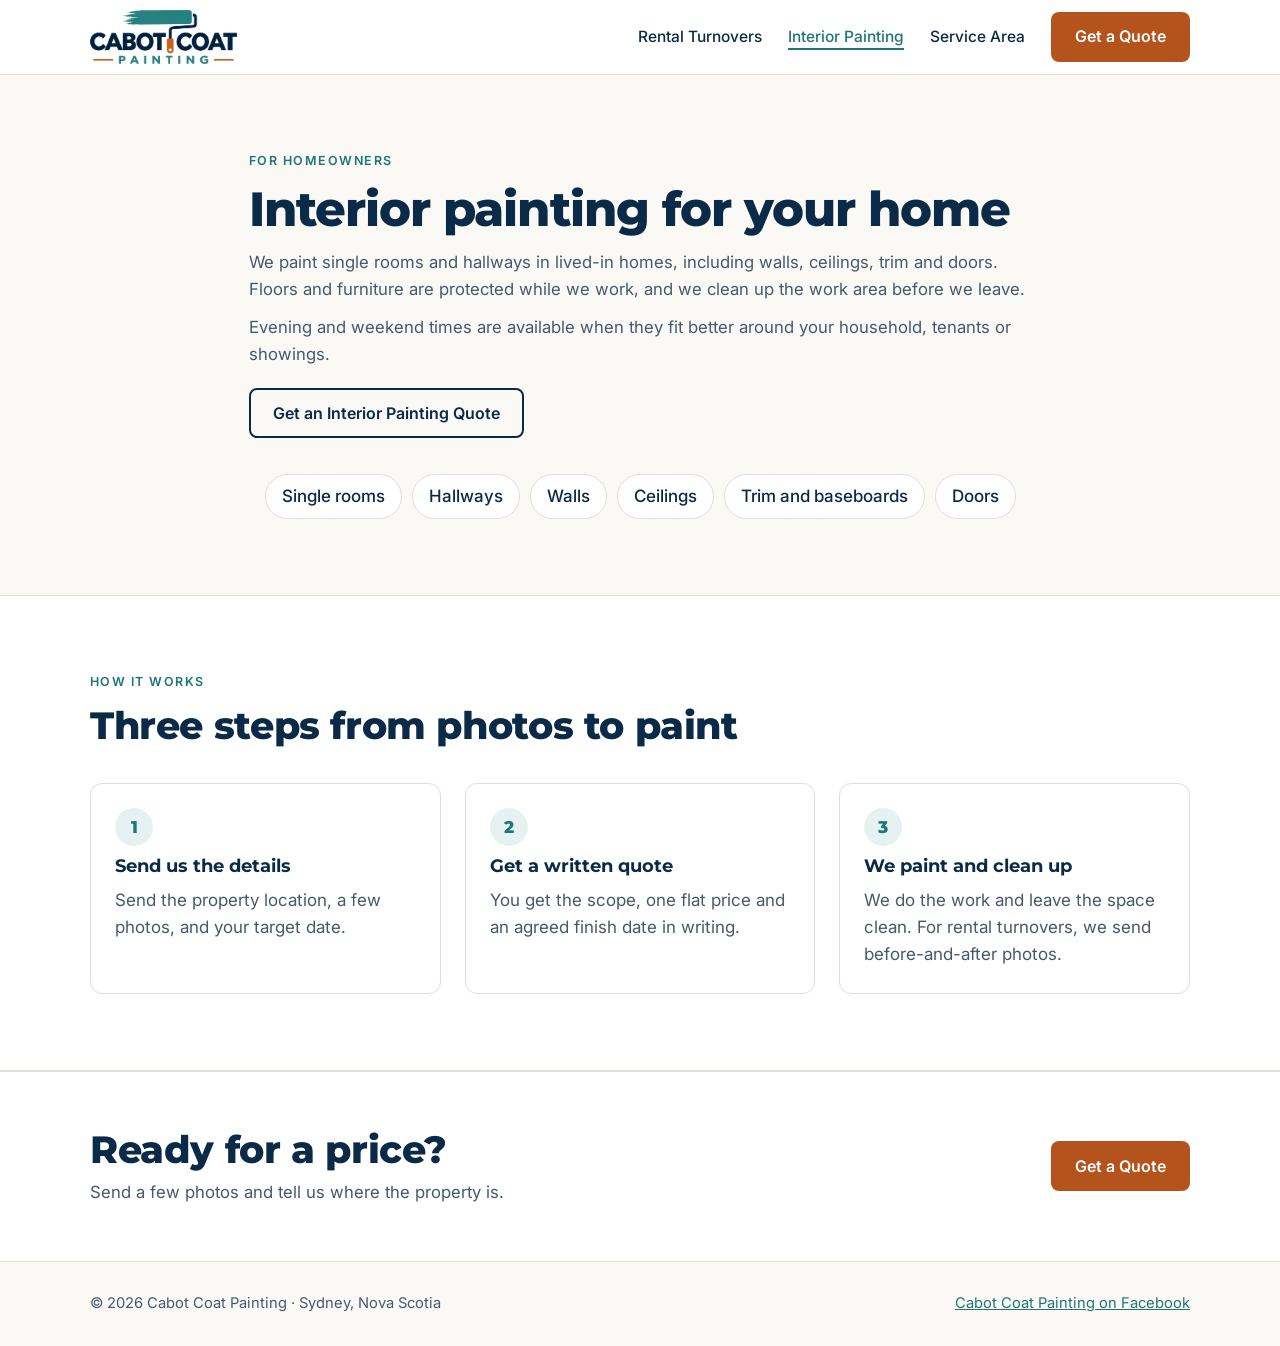
==== interior-painting.html @ 650132f8 "Add files via upload" ====
<!doctype html>
<html lang="en-CA">
<head>
<meta charset="utf-8">
<meta name="viewport" content="width=device-width, initial-scale=1, viewport-fit=cover">
<title>Interior Painting in Sydney, NS | Cabot Coat Painting</title>
<meta name="description" content="Interior painting for homeowners in Sydney and area: rooms, hallways, ceilings, trim and doors. Floors and furniture protected, evenings and weekends available.">
<link rel="canonical" href="https://cabotcoat.ca/interior-painting.html">
<meta property="og:title" content="Interior Painting in Sydney, NS | Cabot Coat Painting">
<meta property="og:description" content="Interior painting for homeowners in Sydney and area: rooms, hallways, ceilings, trim and doors. Floors and furniture protected, evenings and weekends available.">
<meta property="og:image" content="https://cabotcoat.ca/logo.png">
<link rel="icon" href="icon.png">
<link rel="stylesheet" href="https://fonts.googleapis.com/css2?family=Montserrat:wght@700;800&amp;family=Inter:wght@400;500;600&amp;display=swap">
<link rel="stylesheet" href="styles.css">
<style>body{margin:0}img{max-width:100%}[hidden]{display:none!important}</style>
</head>
<body>
<header class="site">
  <div class="wrap">
    <a class="logo" href="index.html" aria-label="Cabot Coat Painting, back to top"><img src="logo.png" alt="Cabot Coat Painting" width="800" height="294"></a>
    <div class="header-right">
      <a class="btn btn-primary header-cta" href="quote.html">Get a Quote</a>
      <button class="menu-btn" id="menu-btn" type="button" aria-expanded="false" aria-controls="site-nav" aria-label="Open menu">
        <svg width="22" height="22" viewBox="0 0 22 22" aria-hidden="true"><path d="M3 6h16M3 11h16M3 16h16" stroke="currentColor" stroke-width="2.2" stroke-linecap="round" fill="none"/></svg>
      </button>
      <nav class="nav" id="site-nav" aria-label="Main" hidden>
        <a class="link" href="rental-turnovers.html">Rental Turnovers</a>
        <a class="link" href="interior-painting.html" aria-current="page">Interior Painting</a>
        <a class="link" href="service-area.html">Service Area</a>
        <a class="btn btn-primary" href="quote.html">Get a Quote</a>
      </nav>
    </div>
  </div>
</header>
<main id="top">
<section class="block" id="interior">
    <div class="wrap home-grid">
      <div class="section-head">
        <div class="eyebrow">For homeowners</div>
        <h1 style="font-size: clamp(2rem, 4.6vw, 3rem)">Interior painting for your home</h1>
        <p>We paint single rooms and hallways in lived-in homes, including walls, ceilings, trim and doors. Floors and furniture are protected while we work, and we clean up the work area before we leave.</p>
        <p>Evening and weekend times are available when they fit better around your household, tenants or showings.</p>
        <div><a class="btn btn-outline" href="quote.html" style="margin-top: 8px">Get an Interior Painting Quote</a></div>
      </div>
      <ul class="chips" aria-label="Interior painting services">
        <li>Single rooms</li><li>Hallways</li><li>Walls</li><li>Ceilings</li><li>Trim and baseboards</li><li>Doors</li>
      </ul>
    </div>
  </section><section class="block" id="how" style="background: var(--white); border-block: 1px solid var(--line)">
    <div class="wrap">
      <div class="section-head">
        <div class="eyebrow">How it works</div>
        <h2>Three steps from photos to paint</h2>
      </div>
      <ol class="steps">
        <li><h3>Send us the details</h3><p>Send the property location, a few photos, and your target date.</p></li>
        <li><h3>Get a written quote</h3><p>You get the scope, one flat price and an agreed finish date in writing.</p></li>
        <li><h3>We paint and clean up</h3><p>We do the work and leave the space clean. For rental turnovers, we send before-and-after photos.</p></li>
      </ol>
    </div>
  </section><section class="cta-band"><div class="wrap"><div class="section-head" style="gap: 8px"><h2>Ready for a price?</h2><p>Send a few photos and tell us where the property is.</p></div><a class="btn btn-primary" href="quote.html">Get a Quote</a></div></section>
</main>
<footer class="site">
  <div class="wrap">
    <span>© 2026 Cabot Coat Painting · Sydney, Nova Scotia</span>
    <a href="https://www.facebook.com/profile.php?id=61596141884232" target="_blank" rel="noopener">Cabot Coat Painting on Facebook</a>
  </div>
</footer>
<script src="site.js"></script>
</body>
</html>
---- styles.css ----
/* Layout: sticky white header; split hero (copy + illustrated freshly painted room); turnover section leads as the widest, strongest band; homeowners, steps, area, FAQ; quote form closes the page. */
:root {
  --paper: #fbf9f6;       /* warm off-white page */
  --white: #ffffff;
  --navy: #0b2a47;        /* headings, text */
  --ink-soft: #46596b;    /* secondary text */
  --teal: #1f7676;        /* accents, links */
  --teal-wash: #e6f2f1;
  --copper: #b4531c;      /* primary button only */
  --copper-dark: #994615;
  --line: #e2ded7;
  --error: #a3241c;
  --error-wash: #fbeceb;
  --ok-wash: #e7f3ec;
  --ok: #1e6b43;
  --font-display: "Montserrat", "Segoe UI", system-ui, sans-serif;
  --font-body: "Inter", system-ui, -apple-system, "Segoe UI", sans-serif;
}
@media (prefers-color-scheme: dark) {
  :root:not([data-theme="light"]) {
    --paper: #0a1b2c; --white: #10263b; --navy: #edf2f6; --ink-soft: #b2c2d0; --teal: #5cc0bc; --teal-wash: #12343d;
    --copper: #c4612a; --copper-dark: #d97a43; --line: #24405a; --error: #ff9b91; --error-wash: #3a1d1f; --ok-wash: #15342a; --ok: #8fdcb1;
    color-scheme: dark;
  }
}
:root[data-theme="dark"] {
  --paper: #0a1b2c; --white: #10263b; --navy: #edf2f6; --ink-soft: #b2c2d0; --teal: #5cc0bc; --teal-wash: #12343d;
  --copper: #c4612a; --copper-dark: #d97a43; --line: #24405a; --error: #ff9b91; --error-wash: #3a1d1f; --ok-wash: #15342a; --ok: #8fdcb1;
  color-scheme: dark;
}
* { box-sizing: border-box; }
html { scroll-behavior: smooth; scroll-padding-top: 84px; }
@media (prefers-reduced-motion: reduce) { html { scroll-behavior: auto; } * { transition: none !important; } }
body { background: var(--paper); color: var(--navy); font-family: var(--font-body); font-size: 17px; line-height: 1.6; }
.wrap { max-width: 1140px; margin: 0 auto; padding-left: max(20px, env(safe-area-inset-left, 0px)); padding-right: max(20px, env(safe-area-inset-right, 0px)); }
h1, h2, h3 { font-family: var(--font-display); color: var(--navy); line-height: 1.12; margin: 0; text-wrap: balance; }
h1 { font-size: clamp(2.1rem, 5.2vw, 3.5rem); font-weight: 800; letter-spacing: -0.02em; }
h2 { font-size: clamp(1.65rem, 3.4vw, 2.4rem); font-weight: 800; letter-spacing: -0.01em; }
h3 { font-size: 1.15rem; font-weight: 700; }
p { margin: 0; }
a { color: var(--teal); }
:focus-visible { outline: 3px solid var(--teal); outline-offset: 3px; }
.eyebrow { font-size: 0.78rem; font-weight: 600; letter-spacing: 0.12em; text-transform: uppercase; color: var(--teal); }
.muted { color: var(--ink-soft); }

.btn { display: inline-flex; align-items: center; justify-content: center; min-height: 50px; padding-inline: 22px; border-radius: 8px; font: 600 1rem/1.2 var(--font-body); text-decoration: none; border: 2px solid transparent; cursor: pointer; text-align: center; }
.btn-primary { background: var(--copper); color: #ffffff; }
.btn-primary:hover { background: var(--copper-dark); }
.btn-outline { border-color: var(--navy); color: var(--navy); background: transparent; }
.btn-outline:hover { background: var(--white); }
.btn[disabled] { opacity: 0.6; cursor: progress; }

/* Header: always white so the logo sits on its own background */
body::before { content: ""; position: fixed; inset: 0 0 auto; height: env(safe-area-inset-top, 0px); z-index: 20; background: #ffffff; }
header.site { position: sticky; top: env(safe-area-inset-top, 0px); z-index: 15; background: #ffffff; border-bottom: 1px solid #e2ded7; }
header.site .wrap { display: flex; align-items: center; justify-content: space-between; gap: 16px; min-height: 74px; }
.logo { display: block; padding-block: 8px; }
.logo img { display: block; height: 54px; width: auto; }
.nav { display: flex; align-items: center; gap: 26px; }
.nav a.link { color: #0b2a47; text-decoration: none; font-weight: 500; font-size: 0.97rem; padding-block: 12px; }
.nav a.link:hover { color: #1f7676; }
.nav .btn-primary { color: #ffffff; }
.menu-btn { display: none; min-height: 48px; min-width: 48px; border: 1px solid #e2ded7; border-radius: 8px; background: #ffffff; color: #0b2a47; cursor: pointer; align-items: center; justify-content: center; }
.header-cta { display: none; }
@media (max-width: 820px) {
  .logo img { height: 44px; }
  .menu-btn { display: inline-flex; }
  .header-cta { display: inline-flex; min-height: 46px; padding-inline: 16px; font-size: 0.95rem; color: #ffffff; }
  .header-right { display: flex; align-items: center; gap: 10px; }
  .nav { position: absolute; left: 0; right: 0; top: 100%; background: #ffffff; border-bottom: 1px solid #e2ded7; flex-direction: column; align-items: stretch; gap: 0; padding: 8px max(20px, env(safe-area-inset-right, 0px)) 16px max(20px, env(safe-area-inset-left, 0px)); }
  .nav a.link { padding-block: 14px; border-bottom: 1px solid #efece7; font-size: 1.05rem; }
  .nav .btn-primary { display: none; }
}
@media (min-width: 821px) { .nav[hidden] { display: flex !important; } .header-right { display: contents; } }

/* Hero */
.hero .wrap { display: grid; grid-template-columns: minmax(0, 1.05fr) minmax(0, 0.95fr); gap: 48px; align-items: center; padding-block: 60px 72px; }
.hero-copy { display: flex; flex-direction: column; gap: 20px; min-width: 0; }
.hero-copy .lede { font-size: 1.15rem; color: var(--ink-soft); max-width: 34em; }
.actions { display: flex; flex-wrap: wrap; gap: 12px; align-items: center; }
.text-link { font-weight: 600; text-decoration: underline; text-underline-offset: 4px; min-height: 48px; display: inline-flex; align-items: center; padding-inline: 6px; }
.hint { font-size: 0.95rem; color: var(--ink-soft); }
.room { position: relative; min-width: 0; }
.room svg { display: block; width: 100%; height: auto; border-radius: 12px; }
.room figcaption { margin-top: 10px; font-size: 0.85rem; color: var(--ink-soft); }
@media (max-width: 880px) { .hero .wrap { grid-template-columns: minmax(0, 1fr); padding-block: 36px 52px; gap: 32px; } }

/* Sections */
section.block .wrap { padding-block: 76px; display: flex; flex-direction: column; gap: 36px; }
.section-head { display: flex; flex-direction: column; gap: 12px; max-width: 46em; }
.section-head p { color: var(--ink-soft); font-size: 1.05rem; }

/* Turnovers: the lead service, on white */
.turnover { background: var(--white); border-block: 1px solid var(--line); }
.turnover-grid { display: grid; grid-template-columns: minmax(0, 1.1fr) minmax(0, 0.9fr); gap: 40px; align-items: start; }
.scope-list { list-style: none; margin: 0; padding: 0; display: grid; grid-template-columns: repeat(2, minmax(0, 1fr)); gap: 14px 24px; }
.scope-list li { display: flex; gap: 12px; align-items: flex-start; }
.scope-list svg { flex: 0 0 22px; margin-top: 3px; }
.scope-list b { display: block; }
.scope-list span { color: var(--ink-soft); font-size: 0.95rem; }
.terms { display: flex; flex-direction: column; gap: 14px; }
.term { border-left: 4px solid var(--teal); background: var(--paper); border-radius: 0 10px 10px 0; padding: 18px 20px; display: flex; flex-direction: column; gap: 4px; }
.term strong { font-family: var(--font-display); font-size: 1.1rem; }
.term p { color: var(--ink-soft); font-size: 0.97rem; }
@media (max-width: 880px) { .turnover-grid { grid-template-columns: minmax(0, 1fr); } }
@media (max-width: 560px) { .scope-list { grid-template-columns: minmax(0, 1fr); } }

/* Homeowners */
.home-grid { display: grid; grid-template-columns: minmax(0, 1fr) minmax(0, 1fr); gap: 40px; align-items: center; }
.chips { display: flex; flex-wrap: wrap; gap: 10px; list-style: none; margin: 0; padding: 0; }
.chips li { background: var(--white); border: 1px solid var(--line); border-radius: 999px; padding: 8px 16px; font-weight: 500; }
@media (max-width: 880px) { .home-grid { grid-template-columns: minmax(0, 1fr); } }

/* Steps */
.steps { list-style: none; margin: 0; padding: 0; display: grid; grid-template-columns: repeat(3, minmax(0, 1fr)); gap: 24px; counter-reset: step; }
.steps li { background: var(--white); border: 1px solid var(--line); border-radius: 12px; padding: 24px; display: flex; flex-direction: column; gap: 10px; min-width: 0; }
.steps li::before { counter-increment: step; content: counter(step); display: inline-flex; align-items: center; justify-content: center; width: 38px; height: 38px; border-radius: 50%; background: var(--teal-wash); color: var(--teal); font: 800 1.05rem var(--font-display); }
.steps p { color: var(--ink-soft); }
@media (max-width: 820px) { .steps { grid-template-columns: minmax(0, 1fr); } }

/* Area */
.area-grid { display: grid; grid-template-columns: minmax(0, 1fr) minmax(0, 1fr); gap: 40px; align-items: center; }
.area-map { background: var(--white); border: 1px solid var(--line); border-radius: 12px; padding: 18px; }
.area-map svg { display: block; width: 100%; height: auto; }
@media (max-width: 820px) { .area-grid { grid-template-columns: minmax(0, 1fr); } }

/* FAQ */
.faq { display: flex; flex-direction: column; border-top: 1px solid var(--line); max-width: 860px; }
.faq details { border-bottom: 1px solid var(--line); }
.faq summary { cursor: pointer; list-style: none; padding: 20px 44px 20px 0; position: relative; font: 700 1.08rem/1.35 var(--font-display); min-height: 48px; }
.faq summary::-webkit-details-marker { display: none; }
.faq summary::after { content: ""; position: absolute; right: 8px; top: 50%; width: 12px; height: 12px; border-right: 2.5px solid var(--teal); border-bottom: 2.5px solid var(--teal); transform: translateY(-70%) rotate(45deg); transition: transform 0.2s; }
.faq details[open] summary::after { transform: translateY(-30%) rotate(-135deg); }
.faq details p { padding: 0 0 20px; color: var(--ink-soft); max-width: 62ch; }

/* Quote form */
.quote-band { background: var(--white); border-top: 1px solid var(--line); }
.quote-grid { display: grid; grid-template-columns: minmax(0, 0.8fr) minmax(0, 1.2fr); gap: 44px; align-items: start; }
.quote-side { display: flex; flex-direction: column; gap: 16px; }
form.quote { display: grid; grid-template-columns: repeat(2, minmax(0, 1fr)); gap: 18px; }
.field { display: flex; flex-direction: column; gap: 6px; min-width: 0; }
.field.full { grid-column: 1 / -1; }
.field label, .field legend { font-weight: 600; font-size: 0.95rem; color: var(--navy); }
.field .opt { font-weight: 400; color: var(--ink-soft); }
.field input[type="text"], .field input[type="email"], .field input[type="date"], .field textarea { font: inherit; font-size: 1rem; color: var(--navy); background: var(--paper); border: 1.5px solid var(--line); border-radius: 8px; padding: 12px 14px; min-height: 50px; width: 100%; }
.field textarea { min-height: 120px; resize: vertical; }
.field input:focus, .field textarea:focus { border-color: var(--teal); outline: none; box-shadow: 0 0 0 3px var(--teal-wash); }
.field [aria-invalid="true"] { border-color: var(--error) !important; }
.err { color: var(--error); font-size: 0.9rem; min-height: 0; }
.err:empty { display: none; }
fieldset.field { border: 0; margin: 0; padding: 0; }
.choice-row { display: grid; grid-template-columns: repeat(2, minmax(0, 1fr)); gap: 10px; }
.choice { position: relative; }
.choice input { position: absolute; opacity: 0; inset: 0; width: 100%; height: 100%; margin: 0; cursor: pointer; }
.choice span { display: flex; align-items: center; justify-content: center; text-align: center; min-height: 52px; padding: 8px 12px; border: 1.5px solid var(--line); border-radius: 8px; background: var(--paper); font-weight: 600; }
.choice input:checked + span { border-color: var(--teal); background: var(--teal-wash); color: var(--navy); }
.choice input:focus-visible + span { outline: 3px solid var(--teal); outline-offset: 2px; }
.drop { border: 2px dashed var(--line); border-radius: 10px; background: var(--paper); padding: 18px; display: flex; flex-wrap: wrap; align-items: center; justify-content: space-between; gap: 12px; }
.drop.over { border-color: var(--teal); background: var(--teal-wash); }
.drop input[type="file"] { position: absolute; width: 1px; height: 1px; opacity: 0; }
.file-list { list-style: none; margin: 8px 0 0; padding: 0; display: flex; flex-direction: column; gap: 6px; }
.file-list li { display: flex; justify-content: space-between; align-items: center; gap: 10px; background: var(--paper); border: 1px solid var(--line); border-radius: 8px; padding: 6px 6px 6px 12px; font-size: 0.92rem; min-width: 0; }
.file-list li span { overflow: hidden; text-overflow: ellipsis; white-space: nowrap; min-width: 0; }
.file-list button { min-height: 40px; min-width: 40px; border: 0; background: transparent; color: var(--ink-soft); cursor: pointer; font-size: 1.2rem; border-radius: 6px; }
.file-list button:hover { color: var(--error); }
.submit-row { grid-column: 1 / -1; display: flex; flex-direction: column; gap: 12px; }
.progress { height: 10px; background: var(--paper); border: 1px solid var(--line); border-radius: 999px; overflow: hidden; }
.progress > div { height: 100%; width: 0; background: var(--teal); transition: width 0.15s; }
.status { border-radius: 10px; padding: 16px 18px; font-size: 0.98rem; }
.status.error { background: var(--error-wash); color: var(--navy); border: 1px solid var(--error); }
.status.ok { background: var(--ok-wash); color: var(--navy); border: 1px solid var(--ok); }
.status strong { display: block; margin-bottom: 4px; }
.hp { position: absolute; left: -10000px; width: 1px; height: 1px; overflow: hidden; }
@media (max-width: 880px) { .quote-grid { grid-template-columns: minmax(0, 1fr); } }
@media (max-width: 560px) { form.quote { grid-template-columns: minmax(0, 1fr); } }

footer.site { border-top: 1px solid var(--line); }
footer.site .wrap { padding-block: 30px; display: flex; flex-wrap: wrap; justify-content: space-between; align-items: center; gap: 12px; color: var(--ink-soft); font-size: 0.92rem; }

.nav a.link[aria-current="page"] { color: #1f7676; text-decoration: underline; text-underline-offset: 6px; text-decoration-thickness: 2px; }
.page-top .wrap { padding-block: 44px 0; }
.crumb { font-size: 0.9rem; color: var(--ink-soft); }
.crumb a { color: var(--ink-soft); }
.svc-cards { display: grid; grid-template-columns: repeat(2, minmax(0, 1fr)); gap: 20px; }
.svc { background: var(--white); border: 1px solid var(--line); border-radius: 12px; padding: 28px; display: flex; flex-direction: column; gap: 12px; min-width: 0; text-decoration: none; color: inherit; }
.svc:hover { border-color: var(--teal); }
.svc p { color: var(--ink-soft); }
.svc .go { color: var(--teal); font-weight: 600; margin-top: auto; }
.svc.lead { border-top: 5px solid var(--teal); }
@media (max-width: 760px) { .svc-cards { grid-template-columns: minmax(0, 1fr); } }
.cta-band { background: var(--white); border-top: 1px solid var(--line); }
.cta-band .wrap { padding-block: 56px; display: flex; flex-wrap: wrap; justify-content: space-between; align-items: center; gap: 20px; }
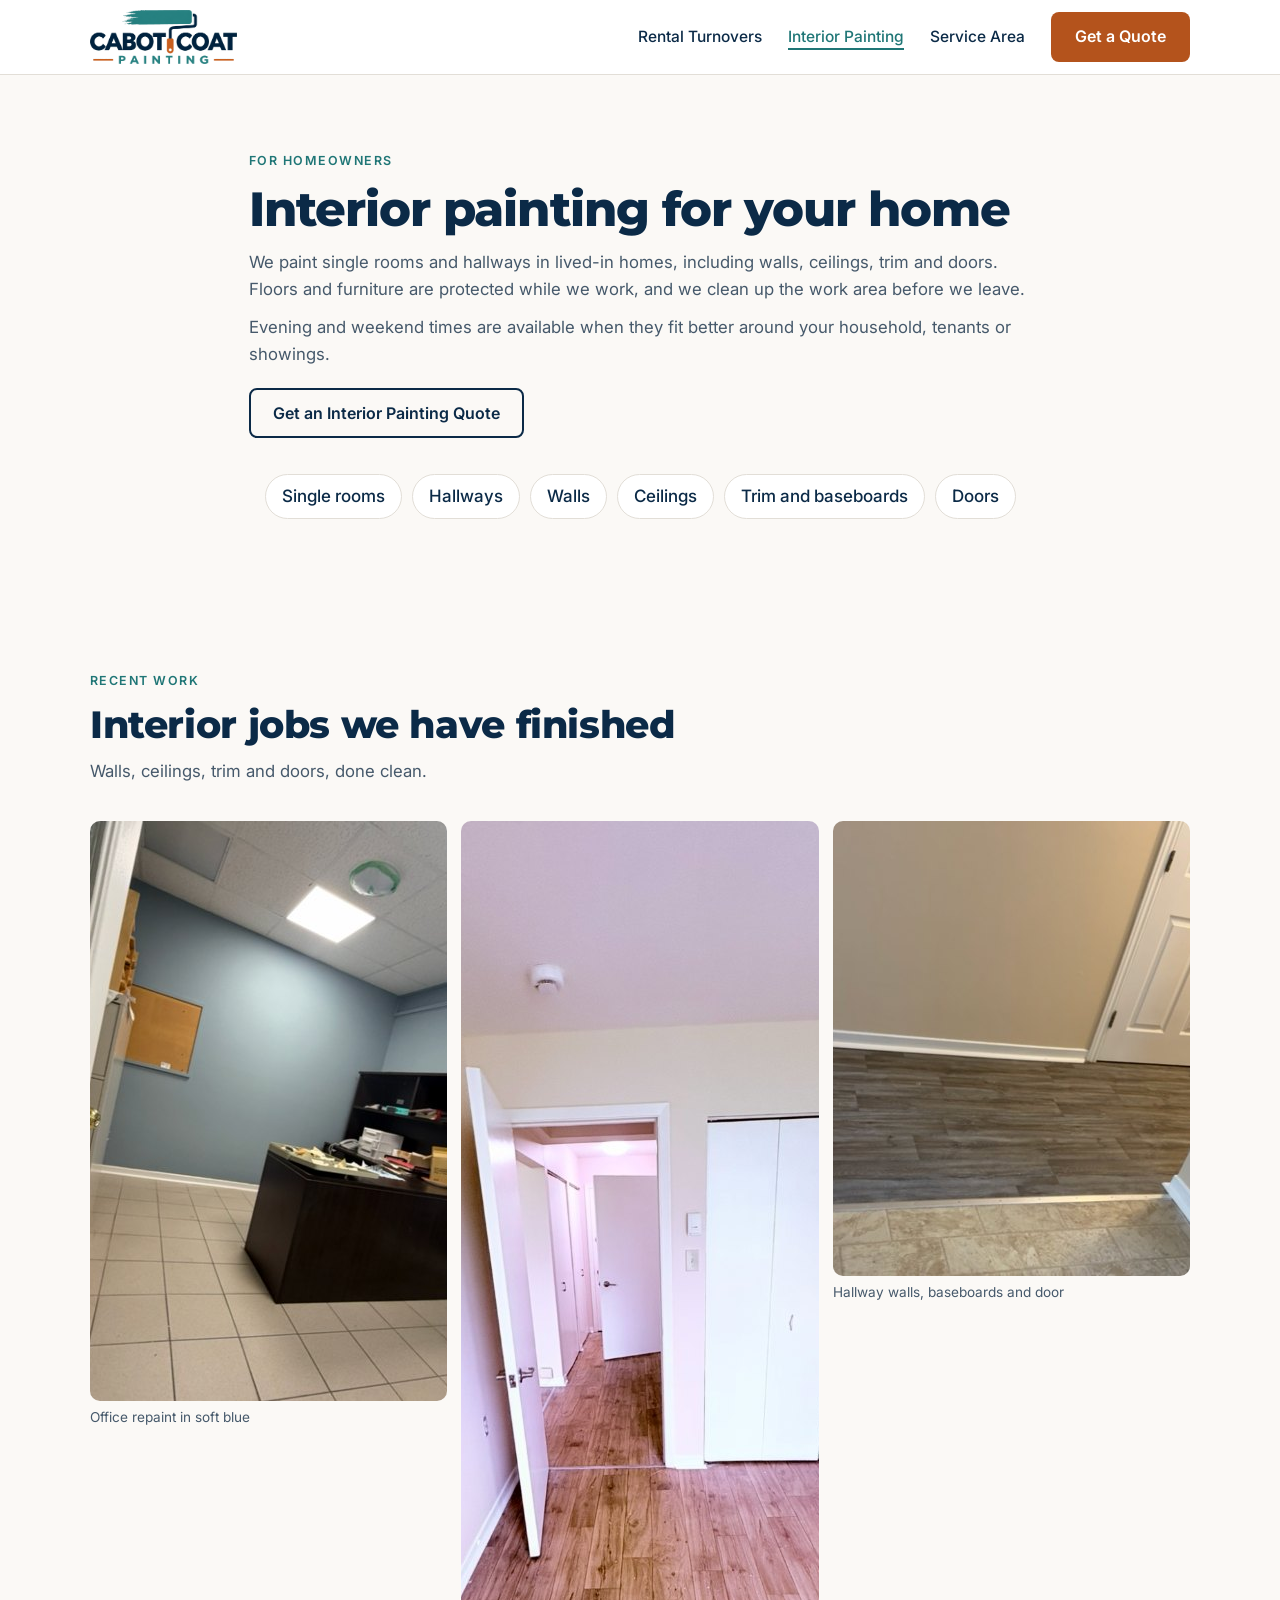
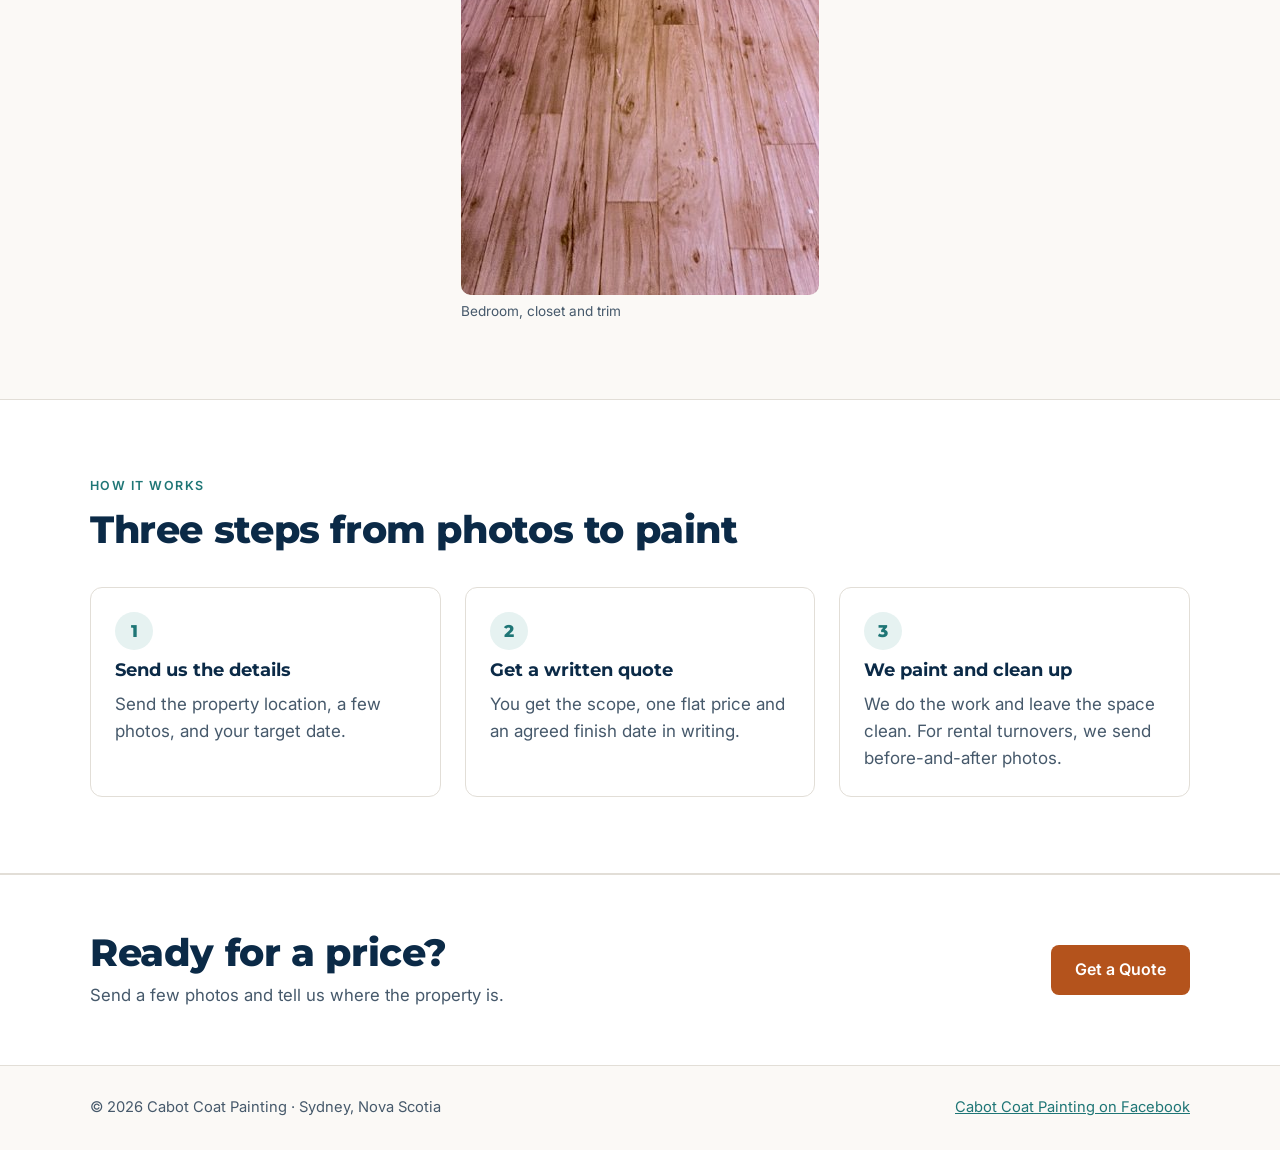
==== commit c26cb90a: "Use real job photos: hero and recent work galleries" ====
--- a/interior-painting.html
+++ b/interior-painting.html
@@ -8,7 +8,7 @@
 <link rel="canonical" href="https://cabotcoat.ca/interior-painting.html">
 <meta property="og:title" content="Interior Painting in Sydney, NS | Cabot Coat Painting">
 <meta property="og:description" content="Interior painting for homeowners in Sydney and area: rooms, hallways, ceilings, trim and doors. Floors and furniture protected, evenings and weekends available.">
-<meta property="og:image" content="https://cabotcoat.ca/logo.png">
+<meta property="og:image" content="https://cabotcoat.ca/images/job-bedroom-window.jpg">
 <link rel="icon" href="icon.png">
 <link rel="stylesheet" href="https://fonts.googleapis.com/css2?family=Montserrat:wght@700;800&amp;family=Inter:wght@400;500;600&amp;display=swap">
 <link rel="stylesheet" href="styles.css">
@@ -46,7 +46,7 @@
         <li>Single rooms</li><li>Hallways</li><li>Walls</li><li>Ceilings</li><li>Trim and baseboards</li><li>Doors</li>
       </ul>
     </div>
-  </section><section class="block" id="how" style="background: var(--white); border-block: 1px solid var(--line)">
+  </section><section class="block" id="work"><div class="wrap"><div class="section-head"><div class="eyebrow">Recent work</div><h2>Interior jobs we have finished</h2><p>Walls, ceilings, trim and doors, done clean.</p></div><div class="gallery"><figure><img src="images/job-office-blue.jpg" width="800" height="580" alt="Small office repainted in a soft blue with white trim" loading="lazy" decoding="async"><figcaption>Office repaint in soft blue</figcaption></figure><figure><img src="images/job-bedroom-closet.jpg" width="800" height="1074" alt="Painted bedroom with white closet doors and trim, door open to the hallway" loading="lazy" decoding="async"><figcaption>Bedroom, closet and trim</figcaption></figure><figure><img src="images/job-hallway-trim.jpg" width="800" height="455" alt="Hallway with fresh beige walls, white baseboards and a white six-panel door" loading="lazy" decoding="async"><figcaption>Hallway walls, baseboards and door</figcaption></figure></div></div></section><section class="block" id="how" style="background: var(--white); border-block: 1px solid var(--line)">
     <div class="wrap">
       <div class="section-head">
         <div class="eyebrow">How it works</div>
--- a/styles.css
+++ b/styles.css
@@ -190,3 +190,10 @@
 @media (max-width: 760px) { .svc-cards { grid-template-columns: minmax(0, 1fr); } }
 .cta-band { background: var(--white); border-top: 1px solid var(--line); }
 .cta-band .wrap { padding-block: 56px; display: flex; flex-wrap: wrap; justify-content: space-between; align-items: center; gap: 20px; }
+
+.room img.photo { display: block; width: 100%; max-width: 100%; aspect-ratio: 4 / 5; object-fit: cover; border-radius: 12px; }
+.room { justify-self: center; width: 100%; max-width: 460px; }
+.gallery { display: grid; grid-template-columns: repeat(auto-fit, minmax(min(100%, 220px), 1fr)); gap: 14px; margin: 0; padding: 0; list-style: none; }
+.gallery figure { margin: 0; min-width: 0; }
+.gallery img { display: block; width: 100%; max-width: 100%; aspect-ratio: 4 / 3; object-fit: cover; border-radius: 10px; background: var(--line); }
+.gallery figcaption { margin-top: 6px; font-size: 0.85rem; color: var(--ink-soft); }
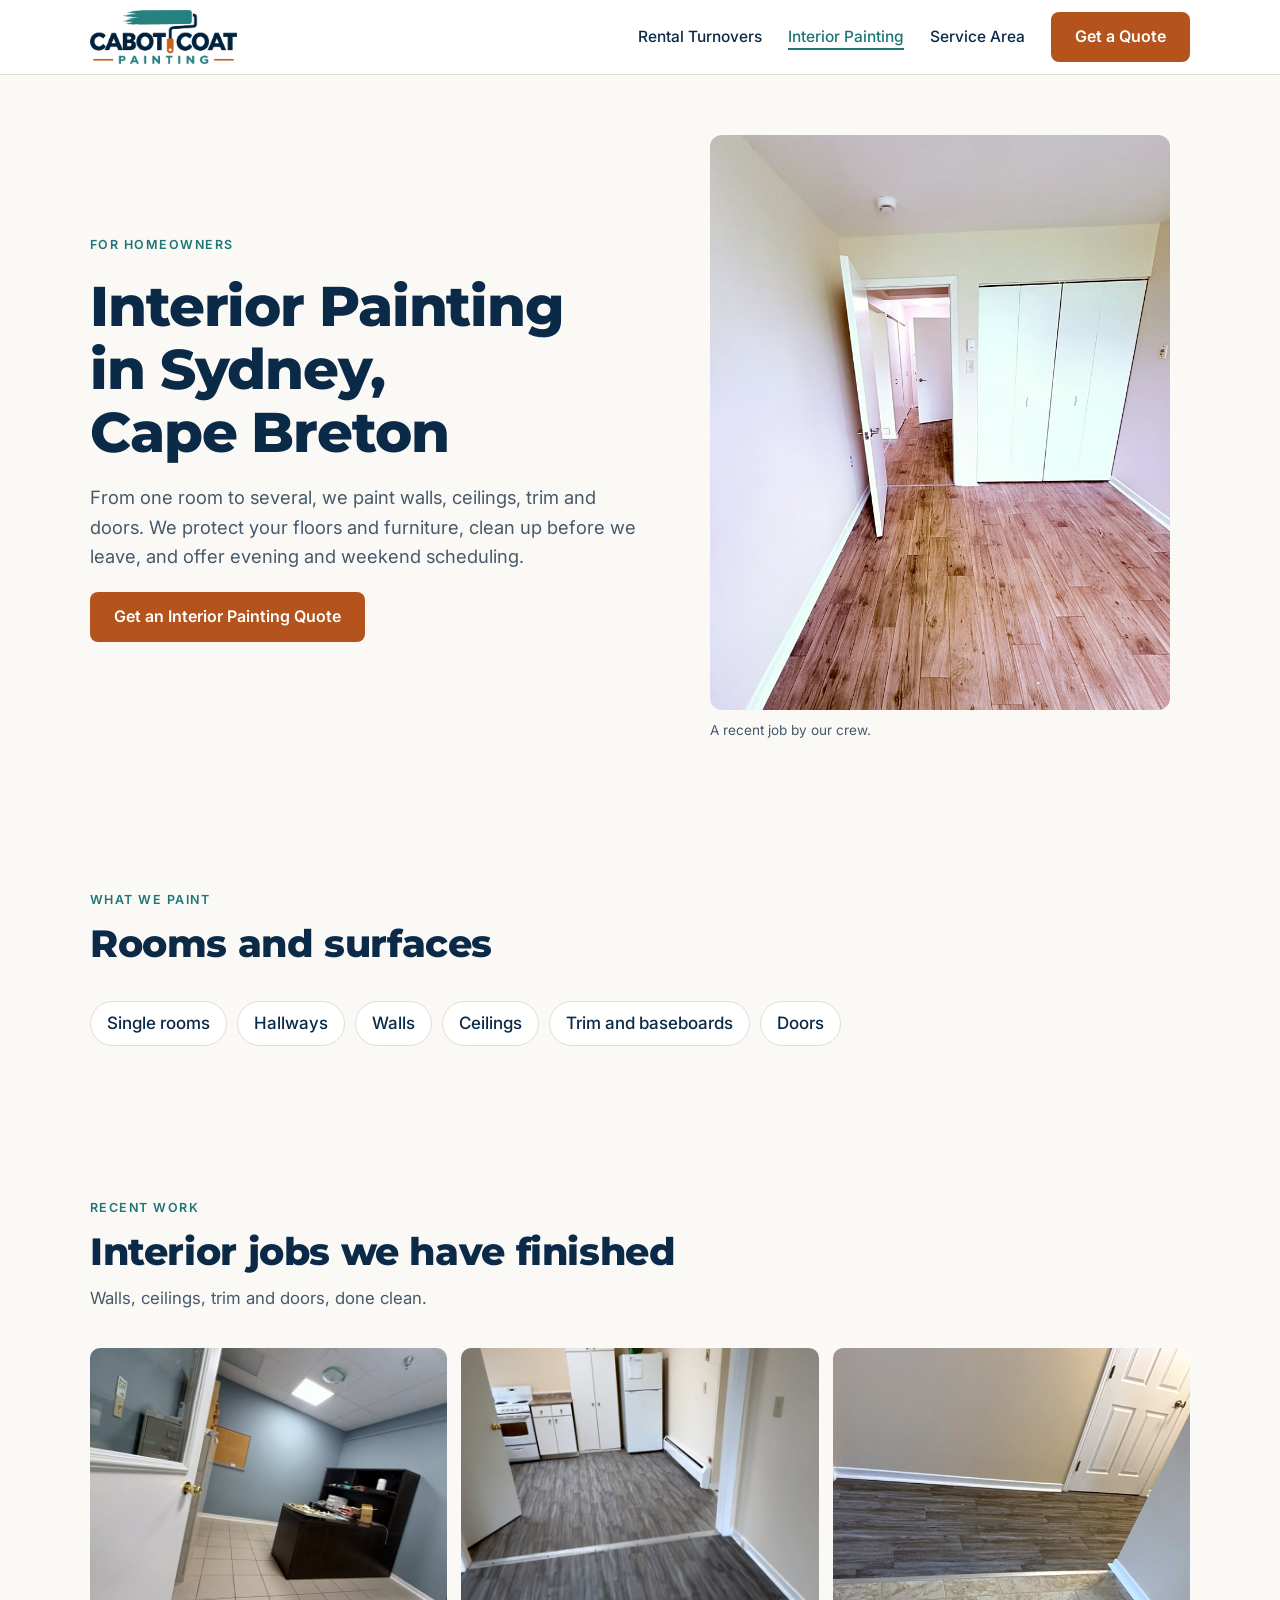
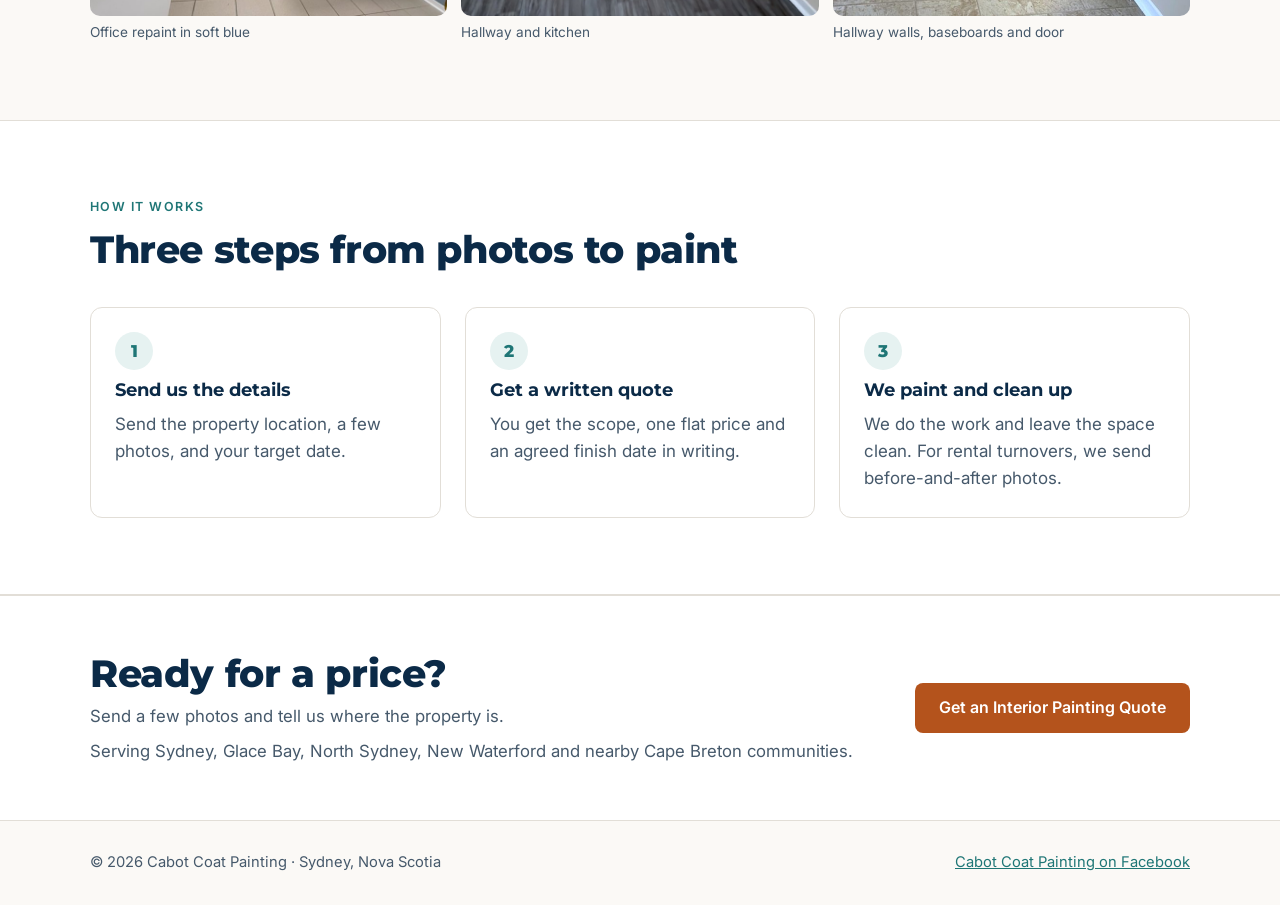
==== commit 6bcc4571: "Message-first quote page, interior hero photo, job-type quote links, turnover terms on homepage" ====
--- a/interior-painting.html
+++ b/interior-painting.html
@@ -33,20 +33,22 @@
   </div>
 </header>
 <main id="top">
-<section class="block" id="interior">
-    <div class="wrap home-grid">
-      <div class="section-head">
+<section class="hero"><div class="wrap">
+      <div class="hero-copy">
         <div class="eyebrow">For homeowners</div>
-        <h1 style="font-size: clamp(2rem, 4.6vw, 3rem)">Interior painting for your home</h1>
-        <p>We paint single rooms and hallways in lived-in homes, including walls, ceilings, trim and doors. Floors and furniture are protected while we work, and we clean up the work area before we leave.</p>
-        <p>Evening and weekend times are available when they fit better around your household, tenants or showings.</p>
-        <div><a class="btn btn-outline" href="quote.html" style="margin-top: 8px">Get an Interior Painting Quote</a></div>
+        <h1>Interior Painting in Sydney, Cape Breton</h1>
+        <p class="lede">From one room to several, we paint walls, ceilings, trim and doors. We protect your floors and furniture, clean up before we leave, and offer evening and weekend scheduling.</p>
+        <div class="actions"><a class="btn btn-primary" href="quote.html?type=interior">Get an Interior Painting Quote</a></div>
       </div>
-      <ul class="chips" aria-label="Interior painting services">
-        <li>Single rooms</li><li>Hallways</li><li>Walls</li><li>Ceilings</li><li>Trim and baseboards</li><li>Doors</li>
-      </ul>
-    </div>
-  </section><section class="block" id="work"><div class="wrap"><div class="section-head"><div class="eyebrow">Recent work</div><h2>Interior jobs we have finished</h2><p>Walls, ceilings, trim and doors, done clean.</p></div><div class="gallery"><figure><img src="images/job-office-blue.jpg" width="800" height="580" alt="Small office repainted in a soft blue with white trim" loading="lazy" decoding="async"><figcaption>Office repaint in soft blue</figcaption></figure><figure><img src="images/job-bedroom-closet.jpg" width="800" height="1074" alt="Painted bedroom with white closet doors and trim, door open to the hallway" loading="lazy" decoding="async"><figcaption>Bedroom, closet and trim</figcaption></figure><figure><img src="images/job-hallway-trim.jpg" width="800" height="455" alt="Hallway with fresh beige walls, white baseboards and a white six-panel door" loading="lazy" decoding="async"><figcaption>Hallway walls, baseboards and door</figcaption></figure></div></div></section><section class="block" id="how" style="background: var(--white); border-block: 1px solid var(--line)">
+      <figure class="room" style="margin: 0">
+        <img class="photo" src="images/job-bedroom-closet.jpg" width="800" height="1074" alt="Painted bedroom with white closet doors and trim, door open to the hallway" fetchpriority="high">
+        <figcaption>A recent job by our crew.</figcaption>
+      </figure>
+    </div></section>
+<section class="block" id="services"><div class="wrap">
+  <div class="section-head"><div class="eyebrow">What we paint</div><h2>Rooms and surfaces</h2></div>
+  <ul class="chips" aria-label="Interior painting services"><li>Single rooms</li><li>Hallways</li><li>Walls</li><li>Ceilings</li><li>Trim and baseboards</li><li>Doors</li></ul>
+</div></section><section class="block" id="work"><div class="wrap"><div class="section-head"><div class="eyebrow">Recent work</div><h2>Interior jobs we have finished</h2><p>Walls, ceilings, trim and doors, done clean.</p></div><div class="gallery"><figure><img src="images/job-office-blue.jpg" width="740" height="560" alt="Small office repainted in a soft blue with white trim" loading="lazy" decoding="async"><figcaption>Office repaint in soft blue</figcaption></figure><figure><img src="images/job-hallway-kitchen.jpg" width="800" height="1000" alt="Freshly painted hallway leading into an apartment kitchen with new grey plank flooring" loading="lazy" decoding="async"><figcaption>Hallway and kitchen</figcaption></figure><figure><img src="images/job-hallway-trim.jpg" width="780" height="450" alt="Hallway with fresh beige walls, white baseboards and a white six-panel door" loading="lazy" decoding="async"><figcaption>Hallway walls, baseboards and door</figcaption></figure></div></div></section><section class="block" id="how" style="background: var(--white); border-block: 1px solid var(--line)">
     <div class="wrap">
       <div class="section-head">
         <div class="eyebrow">How it works</div>
@@ -58,7 +60,7 @@
         <li><h3>We paint and clean up</h3><p>We do the work and leave the space clean. For rental turnovers, we send before-and-after photos.</p></li>
       </ol>
     </div>
-  </section><section class="cta-band"><div class="wrap"><div class="section-head" style="gap: 8px"><h2>Ready for a price?</h2><p>Send a few photos and tell us where the property is.</p></div><a class="btn btn-primary" href="quote.html">Get a Quote</a></div></section>
+  </section><section class="cta-band"><div class="wrap"><div class="section-head" style="gap: 8px"><h2>Ready for a price?</h2><p>Send a few photos and tell us where the property is.</p><p class="local-line">Serving Sydney, Glace Bay, North Sydney, New Waterford and nearby Cape Breton communities.</p></div><a class="btn btn-primary" href="quote.html?type=interior">Get an Interior Painting Quote</a></div></section>
 </main>
 <footer class="site">
   <div class="wrap">
--- a/styles.css
+++ b/styles.css
@@ -191,9 +191,16 @@
 .cta-band { background: var(--white); border-top: 1px solid var(--line); }
 .cta-band .wrap { padding-block: 56px; display: flex; flex-wrap: wrap; justify-content: space-between; align-items: center; gap: 20px; }
 
-.room img.photo { display: block; width: 100%; max-width: 100%; aspect-ratio: 4 / 5; object-fit: cover; border-radius: 12px; }
+.room img.photo { display: block; width: 100%; height: auto; max-width: 100%; aspect-ratio: 4 / 5; object-fit: cover; border-radius: 12px; }
 .room { justify-self: center; width: 100%; max-width: 460px; }
 .gallery { display: grid; grid-template-columns: repeat(auto-fit, minmax(min(100%, 220px), 1fr)); gap: 14px; margin: 0; padding: 0; list-style: none; }
 .gallery figure { margin: 0; min-width: 0; }
-.gallery img { display: block; width: 100%; max-width: 100%; aspect-ratio: 4 / 3; object-fit: cover; border-radius: 10px; background: var(--line); }
+.gallery img { display: block; width: 100%; height: auto; max-width: 100%; aspect-ratio: 4 / 3; object-fit: cover; border-radius: 10px; background: var(--line); }
 .gallery figcaption { margin-top: 6px; font-size: 0.85rem; color: var(--ink-soft); }
+
+.offer { display: flex; flex-wrap: wrap; gap: 8px 18px; list-style: none; margin: 0; padding: 0; }
+.offer li { display: inline-flex; align-items: center; gap: 8px; font-weight: 600; font-size: 0.98rem; }
+.offer li::before { content: ""; width: 8px; height: 8px; border-radius: 50%; background: var(--copper); flex: none; }
+.local-line { font-size: 0.95rem; color: var(--ink-soft); }
+.msg-first { display: flex; flex-direction: column; gap: 12px; align-items: flex-start; }
+.msg-note { font-size: 0.92rem; color: var(--ink-soft); }
